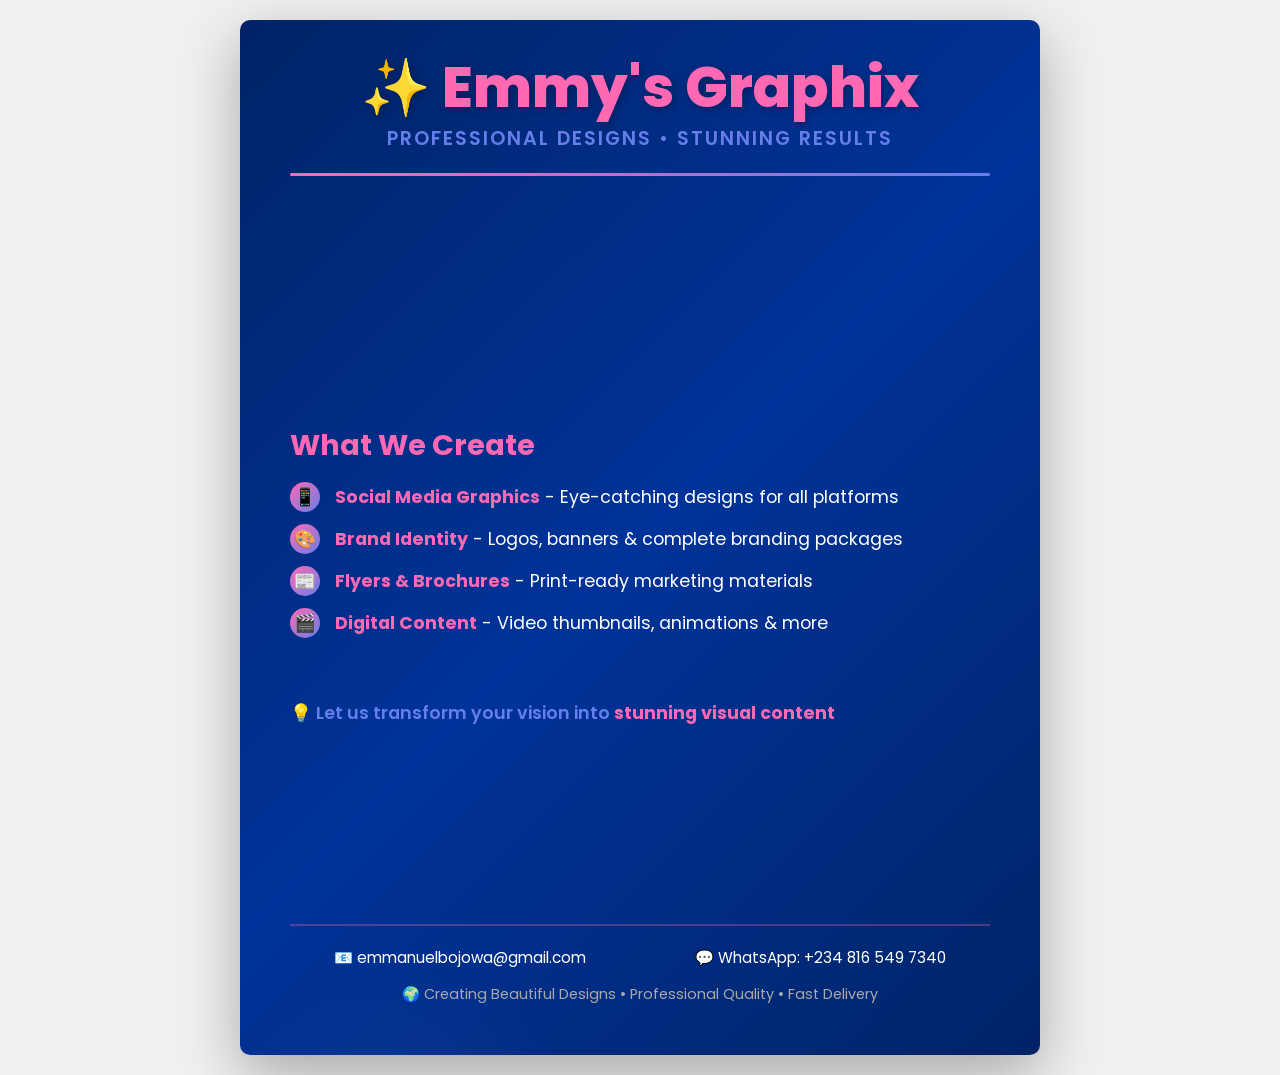
==== flyer1.html @ 4ee98a48 "Create professional Emmy's Graphix branded flyer" ====
<!DOCTYPE html>
<html lang="en">
<head>
    <meta charset="UTF-8">
    <meta name="viewport" content="width=device-width, initial-scale=1.0">
    <title>Emmy's Graphix - Professional Flyer</title>
    <link href="https://fonts.googleapis.com/css2?family=Poppins:wght@300;400;600;700;800&display=swap" rel="stylesheet">
    <style>
        * {
            margin: 0;
            padding: 0;
            box-sizing: border-box;
        }

        body {
            font-family: 'Poppins', sans-serif;
            background: #f0f0f0;
            display: flex;
            justify-content: center;
            align-items: center;
            min-height: 100vh;
            padding: 20px;
        }

        .flyer-container {
            width: 100%;
            max-width: 800px;
            aspect-ratio: 8.5 / 11;
            background: linear-gradient(135deg, #002366 0%, #003399 50%, #002366 100%);
            border-radius: 10px;
            box-shadow: 0 20px 60px rgba(0, 0, 0, 0.3);
            display: flex;
            flex-direction: column;
            overflow: hidden;
            position: relative;
        }

        /* Background Design Elements */
        .flyer-container::before {
            content: '';
            position: absolute;
            top: -50%;
            right: -10%;
            width: 500px;
            height: 500px;
            background: radial-gradient(circle, rgba(255, 105, 180, 0.15) 0%, transparent 70%);
            border-radius: 50%;
        }

        .flyer-container::after {
            content: '';
            position: absolute;
            bottom: -30%;
            left: -5%;
            width: 400px;
            height: 400px;
            background: radial-gradient(circle, rgba(102, 126, 234, 0.15) 0%, transparent 70%);
            border-radius: 50%;
        }

        .content {
            position: relative;
            z-index: 2;
            display: flex;
            flex-direction: column;
            height: 100%;
            padding: 40px 50px;
        }

        /* Header Section */
        .header {
            text-align: center;
            margin-bottom: 30px;
        }

        .logo-text {
            font-size: 3.5rem;
            font-weight: 800;
            color: #ff69b4;
            text-shadow: 2px 2px 8px rgba(0, 0, 0, 0.3);
            margin: 0;
            line-height: 1;
        }

        .tagline {
            font-size: 1.2rem;
            color: #667eea;
            font-weight: 600;
            margin-top: 8px;
            letter-spacing: 2px;
        }

        .divider {
            height: 3px;
            background: linear-gradient(90deg, #ff69b4, #667eea);
            margin: 20px 0;
            border-radius: 2px;
        }

        /* Main Content */
        .main-content {
            flex-grow: 1;
            display: flex;
            flex-direction: column;
            justify-content: center;
            color: white;
        }

        .services {
            margin-bottom: 30px;
        }

        .services-title {
            font-size: 1.8rem;
            color: #ff69b4;
            font-weight: 700;
            margin-bottom: 15px;
        }

        .service-item {
            display: flex;
            align-items: center;
            margin-bottom: 12px;
            font-size: 1.1rem;
        }

        .service-icon {
            width: 30px;
            height: 30px;
            background: linear-gradient(135deg, #ff69b4, #667eea);
            border-radius: 50%;
            display: flex;
            align-items: center;
            justify-content: center;
            margin-right: 15px;
            font-weight: bold;
            color: white;
        }

        .highlight {
            color: #ff69b4;
            font-weight: 700;
        }

        /* Footer Section */
        .footer {
            text-align: center;
            padding-top: 20px;
            border-top: 2px solid rgba(255, 105, 180, 0.3);
        }

        .contact-info {
            display: flex;
            justify-content: space-around;
            flex-wrap: wrap;
            gap: 20px;
            margin-bottom: 15px;
        }

        .contact-item {
            font-size: 0.95rem;
            color: white;
        }

        .contact-label {
            color: #667eea;
            font-weight: 600;
        }

        .cta-button {
            display: inline-block;
            background: linear-gradient(135deg, #ff69b4, #e656a3);
            color: white;
            padding: 10px 25px;
            border-radius: 25px;
            text-decoration: none;
            font-weight: 600;
            margin-top: 10px;
            box-shadow: 0 4px 15px rgba(255, 105, 180, 0.4);
        }

        /* Responsive */
        @media (max-width: 600px) {
            .flyer-container {
                aspect-ratio: 9 / 16;
            }

            .content {
                padding: 25px 30px;
            }

            .logo-text {
                font-size: 2.5rem;
            }

            .tagline {
                font-size: 1rem;
            }

            .services-title {
                font-size: 1.4rem;
            }

            .service-item {
                font-size: 0.95rem;
            }
        }

        /* Print Styles */
        @media print {
            body {
                background: white;
                padding: 0;
            }

            .flyer-container {
                border-radius: 0;
                box-shadow: none;
                max-width: 100%;
                aspect-ratio: auto;
                height: 11in;
                width: 8.5in;
            }
        }
    </style>
</head>
<body>
    <div class="flyer-container">
        <div class="content">
            <!-- Header -->
            <div class="header">
                <h1 class="logo-text">✨ Emmy's Graphix</h1>
                <p class="tagline">PROFESSIONAL DESIGNS • STUNNING RESULTS</p>
                <div class="divider"></div>
            </div>

            <!-- Main Content -->
            <div class="main-content">
                <div class="services">
                    <h2 class="services-title">What We Create</h2>
                    
                    <div class="service-item">
                        <div class="service-icon">📱</div>
                        <span><span class="highlight">Social Media Graphics</span> - Eye-catching designs for all platforms</span>
                    </div>

                    <div class="service-item">
                        <div class="service-icon">🎨</div>
                        <span><span class="highlight">Brand Identity</span> - Logos, banners & complete branding packages</span>
                    </div>

                    <div class="service-item">
                        <div class="service-icon">📰</div>
                        <span><span class="highlight">Flyers & Brochures</span> - Print-ready marketing materials</span>
                    </div>

                    <div class="service-item">
                        <div class="service-icon">🎬</div>
                        <span><span class="highlight">Digital Content</span> - Video thumbnails, animations & more</span>
                    </div>
                </div>

                <p style="font-size: 1.1rem; color: #667eea; font-weight: 600; margin-top: 20px;">
                    💡 Let us transform your vision into <span class="highlight">stunning visual content</span>
                </p>
            </div>

            <!-- Footer -->
            <div class="footer">
                <div class="contact-info">
                    <div class="contact-item">
                        <span class="contact-label">📧</span> emmanuelbojowa@gmail.com
                    </div>
                    <div class="contact-item">
                        <span class="contact-label">💬</span> WhatsApp: +234 816 549 7340
                    </div>
                </div>
                <p style="font-size: 0.9rem; color: #aaa; margin: 10px 0;">
                    🌍 Creating Beautiful Designs • Professional Quality • Fast Delivery
                </p>
            </div>
        </div>
    </div>
</body>
</html>
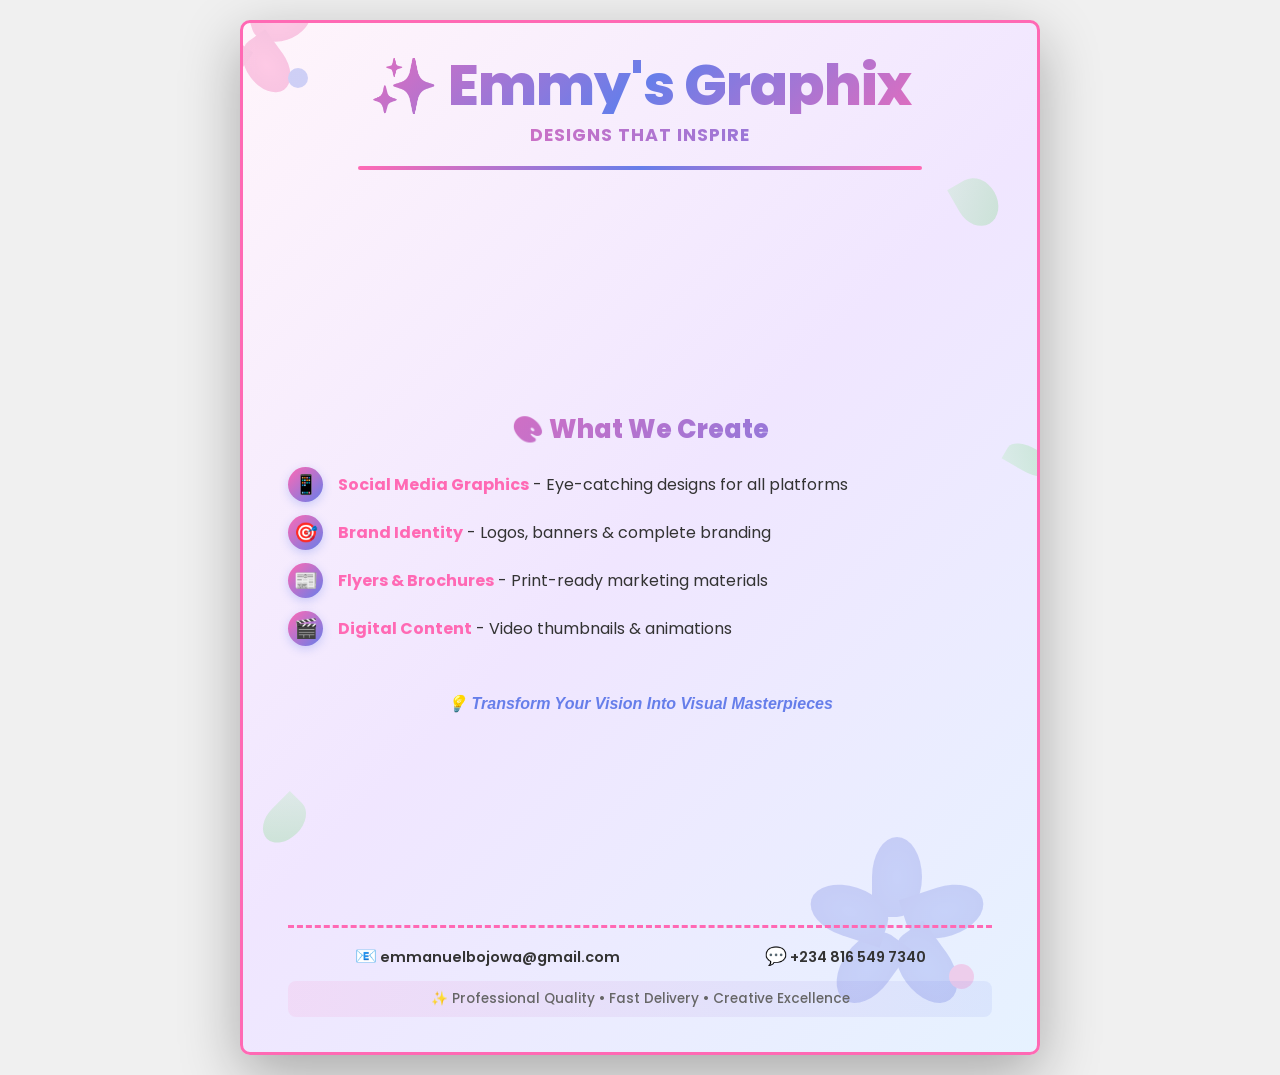
==== commit a502c5a2: "Update Emmy's Graphix flyer with flowered design and enhanced aesthetics" ====
--- a/flyer1.html
+++ b/flyer1.html
@@ -26,75 +26,142 @@
             width: 100%;
             max-width: 800px;
             aspect-ratio: 8.5 / 11;
-            background: linear-gradient(135deg, #002366 0%, #003399 50%, #002366 100%);
+            background: linear-gradient(135deg, #fff5fb 0%, #f0e6ff 50%, #e6f2ff 100%);
             border-radius: 10px;
             box-shadow: 0 20px 60px rgba(0, 0, 0, 0.3);
             display: flex;
             flex-direction: column;
             overflow: hidden;
             position: relative;
-        }
-
-        /* Background Design Elements */
-        .flyer-container::before {
-            content: '';
-            position: absolute;
-            top: -50%;
-            right: -10%;
-            width: 500px;
-            height: 500px;
-            background: radial-gradient(circle, rgba(255, 105, 180, 0.15) 0%, transparent 70%);
+            border: 3px solid #ff69b4;
+        }
+
+        /* Decorative Flowers - Top Left */
+        .flower-top-left {
+            position: absolute;
+            top: -20px;
+            left: -20px;
+            width: 150px;
+            height: 150px;
+            opacity: 0.3;
+            z-index: 1;
+        }
+
+        .petal {
+            position: absolute;
+            width: 40px;
+            height: 60px;
+            background: radial-gradient(ellipse at center, #ff69b4 0%, #e656a3 100%);
+            border-radius: 50% 50% 50% 0;
+        }
+
+        .petal:nth-child(1) { transform: rotate(0deg) translateY(-40px); }
+        .petal:nth-child(2) { transform: rotate(72deg) translateY(-40px); }
+        .petal:nth-child(3) { transform: rotate(144deg) translateY(-40px); }
+        .petal:nth-child(4) { transform: rotate(216deg) translateY(-40px); }
+        .petal:nth-child(5) { transform: rotate(288deg) translateY(-40px); }
+
+        .flower-center {
+            position: absolute;
+            width: 20px;
+            height: 20px;
+            background: #667eea;
             border-radius: 50%;
-        }
-
-        .flyer-container::after {
-            content: '';
-            position: absolute;
-            bottom: -30%;
-            left: -5%;
-            width: 400px;
-            height: 400px;
-            background: radial-gradient(circle, rgba(102, 126, 234, 0.15) 0%, transparent 70%);
-            border-radius: 50%;
-        }
-
+            top: 65px;
+            left: 65px;
+        }
+
+        /* Decorative Flowers - Bottom Right */
+        .flower-bottom-right {
+            position: absolute;
+            bottom: -15px;
+            right: -15px;
+            width: 180px;
+            height: 180px;
+            opacity: 0.25;
+            z-index: 1;
+        }
+
+        .flower-bottom-right .petal {
+            width: 50px;
+            height: 80px;
+            background: radial-gradient(ellipse at center, #667eea 0%, #5a67d8 100%);
+        }
+
+        .flower-bottom-right .petal:nth-child(1) { transform: rotate(0deg) translateY(-50px); }
+        .flower-bottom-right .petal:nth-child(2) { transform: rotate(72deg) translateY(-50px); }
+        .flower-bottom-right .petal:nth-child(3) { transform: rotate(144deg) translateY(-50px); }
+        .flower-bottom-right .petal:nth-child(4) { transform: rotate(216deg) translateY(-50px); }
+        .flower-bottom-right .petal:nth-child(5) { transform: rotate(288deg) translateY(-50px); }
+
+        .flower-bottom-right .flower-center {
+            width: 25px;
+            height: 25px;
+            background: #ff69b4;
+            top: 77px;
+            left: 77px;
+        }
+
+        /* Decorative Leaves */
+        .leaf {
+            position: absolute;
+            width: 30px;
+            height: 50px;
+            background: linear-gradient(135deg, #90EE90, #32CD32);
+            border-radius: 0 50% 50% 50%;
+            opacity: 0.2;
+        }
+
+        .leaf1 { top: 15%; right: 5%; transform: rotate(-30deg); width: 40px; }
+        .leaf2 { bottom: 20%; left: 3%; transform: rotate(45deg); width: 35px; }
+        .leaf3 { top: 40%; right: -5px; transform: rotate(-60deg); width: 25px; }
+
+        /* Content */
         .content {
             position: relative;
             z-index: 2;
             display: flex;
             flex-direction: column;
             height: 100%;
-            padding: 40px 50px;
+            padding: 35px 45px;
         }
 
         /* Header Section */
         .header {
             text-align: center;
-            margin-bottom: 30px;
+            margin-bottom: 25px;
         }
 
         .logo-text {
             font-size: 3.5rem;
             font-weight: 800;
-            color: #ff69b4;
-            text-shadow: 2px 2px 8px rgba(0, 0, 0, 0.3);
+            background: linear-gradient(135deg, #ff69b4, #667eea, #ff69b4);
+            -webkit-background-clip: text;
+            -webkit-text-fill-color: transparent;
+            background-clip: text;
+            text-shadow: none;
             margin: 0;
             line-height: 1;
+            letter-spacing: -1px;
         }
 
         .tagline {
-            font-size: 1.2rem;
-            color: #667eea;
-            font-weight: 600;
+            font-size: 1.1rem;
+            background: linear-gradient(90deg, #ff69b4, #667eea);
+            -webkit-background-clip: text;
+            -webkit-text-fill-color: transparent;
+            background-clip: text;
+            font-weight: 700;
             margin-top: 8px;
-            letter-spacing: 2px;
+            letter-spacing: 1px;
         }
 
         .divider {
-            height: 3px;
-            background: linear-gradient(90deg, #ff69b4, #667eea);
-            margin: 20px 0;
+            height: 4px;
+            background: linear-gradient(90deg, #ff69b4, #667eea, #ff69b4);
+            margin: 18px auto;
             border-radius: 2px;
+            width: 80%;
         }
 
         /* Main Content */
@@ -103,30 +170,34 @@
             display: flex;
             flex-direction: column;
             justify-content: center;
-            color: white;
         }
 
         .services {
-            margin-bottom: 30px;
+            margin-bottom: 20px;
         }
 
         .services-title {
-            font-size: 1.8rem;
-            color: #ff69b4;
-            font-weight: 700;
-            margin-bottom: 15px;
+            font-size: 1.6rem;
+            background: linear-gradient(135deg, #ff69b4, #667eea);
+            -webkit-background-clip: text;
+            -webkit-text-fill-color: transparent;
+            background-clip: text;
+            font-weight: 800;
+            margin-bottom: 18px;
+            text-align: center;
         }
 
         .service-item {
             display: flex;
             align-items: center;
-            margin-bottom: 12px;
-            font-size: 1.1rem;
+            margin-bottom: 13px;
+            font-size: 1rem;
+            color: #333;
         }
 
         .service-icon {
-            width: 30px;
-            height: 30px;
+            width: 35px;
+            height: 35px;
             background: linear-gradient(135deg, #ff69b4, #667eea);
             border-radius: 50%;
             display: flex;
@@ -135,6 +206,9 @@
             margin-right: 15px;
             font-weight: bold;
             color: white;
+            font-size: 1.2rem;
+            box-shadow: 0 3px 10px rgba(102, 126, 234, 0.3);
+            flex-shrink: 0;
         }
 
         .highlight {
@@ -142,41 +216,49 @@
             font-weight: 700;
         }
 
+        .tagline-sub {
+            text-align: center;
+            font-size: 1rem;
+            color: #667eea;
+            font-weight: 600;
+            margin: 15px 0;
+            font-style: italic;
+        }
+
         /* Footer Section */
         .footer {
             text-align: center;
-            padding-top: 20px;
-            border-top: 2px solid rgba(255, 105, 180, 0.3);
+            padding-top: 15px;
+            border-top: 3px dashed #ff69b4;
         }
 
         .contact-info {
             display: flex;
             justify-content: space-around;
             flex-wrap: wrap;
-            gap: 20px;
-            margin-bottom: 15px;
+            gap: 12px;
+            margin-bottom: 12px;
         }
 
         .contact-item {
-            font-size: 0.95rem;
-            color: white;
+            font-size: 0.9rem;
+            color: #333;
+            font-weight: 600;
         }
 
         .contact-label {
-            color: #667eea;
-            font-weight: 600;
-        }
-
-        .cta-button {
-            display: inline-block;
-            background: linear-gradient(135deg, #ff69b4, #e656a3);
-            color: white;
-            padding: 10px 25px;
-            border-radius: 25px;
-            text-decoration: none;
-            font-weight: 600;
-            margin-top: 10px;
-            box-shadow: 0 4px 15px rgba(255, 105, 180, 0.4);
+            color: #ff69b4;
+            font-size: 1.1rem;
+        }
+
+        .footer-text {
+            font-size: 0.85rem;
+            color: #666;
+            font-weight: 500;
+            background: linear-gradient(90deg, rgba(255, 105, 180, 0.1), rgba(102, 126, 234, 0.1));
+            padding: 8px;
+            border-radius: 8px;
+            margin-top: 8px;
         }
 
         /* Responsive */
@@ -186,7 +268,7 @@
             }
 
             .content {
-                padding: 25px 30px;
+                padding: 20px 25px;
             }
 
             .logo-text {
@@ -194,50 +276,62 @@
             }
 
             .tagline {
-                font-size: 1rem;
+                font-size: 0.95rem;
             }
 
             .services-title {
-                font-size: 1.4rem;
+                font-size: 1.3rem;
             }
 
             .service-item {
-                font-size: 0.95rem;
-            }
-        }
-
-        /* Print Styles */
-        @media print {
-            body {
-                background: white;
-                padding: 0;
-            }
-
-            .flyer-container {
-                border-radius: 0;
-                box-shadow: none;
-                max-width: 100%;
-                aspect-ratio: auto;
-                height: 11in;
-                width: 8.5in;
+                font-size: 0.9rem;
+            }
+
+            .flower-top-left, .flower-bottom-right {
+                opacity: 0.15;
             }
         }
     </style>
 </head>
 <body>
     <div class="flyer-container">
+        <!-- Decorative Flowers -->
+        <div class="flower-top-left">
+            <div class="petal"></div>
+            <div class="petal"></div>
+            <div class="petal"></div>
+            <div class="petal"></div>
+            <div class="petal"></div>
+            <div class="flower-center"></div>
+        </div>
+
+        <div class="flower-bottom-right">
+            <div class="petal"></div>
+            <div class="petal"></div>
+            <div class="petal"></div>
+            <div class="petal"></div>
+            <div class="petal"></div>
+            <div class="flower-center"></div>
+        </div>
+
+        <!-- Decorative Leaves -->
+        <div class="leaf leaf1"></div>
+        <div class="leaf leaf2"></div>
+        <div class="leaf leaf3"></div>
+
+        <!-- Main Content -->
         <div class="content">
             <!-- Header -->
             <div class="header">
                 <h1 class="logo-text">✨ Emmy's Graphix</h1>
-                <p class="tagline">PROFESSIONAL DESIGNS • STUNNING RESULTS</p>
+                <p class="tagline">DESIGNS THAT INSPIRE</p>
                 <div class="divider"></div>
             </div>
 
             <!-- Main Content -->
             <div class="main-content">
                 <div class="services">
-                    <h2 class="services-title">What We Create</h2>
+                    <h2 class="services-title">🎨 What We Create</h2>
                     
                     <div class="service-item">
                         <div class="service-icon">📱</div>
@@ -245,8 +339,8 @@
                     </div>
 
                     <div class="service-item">
-                        <div class="service-icon">🎨</div>
-                        <span><span class="highlight">Brand Identity</span> - Logos, banners & complete branding packages</span>
+                        <div class="service-icon">🎯</div>
+                        <span><span class="highlight">Brand Identity</span> - Logos, banners & complete branding</span>
                     </div>
 
                     <div class="service-item">
@@ -256,13 +350,11 @@
 
                     <div class="service-item">
                         <div class="service-icon">🎬</div>
-                        <span><span class="highlight">Digital Content</span> - Video thumbnails, animations & more</span>
+                        <span><span class="highlight">Digital Content</span> - Video thumbnails & animations</span>
                     </div>
                 </div>
 
-                <p style="font-size: 1.1rem; color: #667eea; font-weight: 600; margin-top: 20px;">
-                    💡 Let us transform your vision into <span class="highlight">stunning visual content</span>
-                </p>
+                <p class="tagline-sub">💡 Transform Your Vision Into Visual Masterpieces</p>
             </div>
 
             <!-- Footer -->
@@ -272,11 +364,11 @@
                         <span class="contact-label">📧</span> emmanuelbojowa@gmail.com
                     </div>
                     <div class="contact-item">
-                        <span class="contact-label">💬</span> WhatsApp: +234 816 549 7340
+                        <span class="contact-label">💬</span> +234 816 549 7340
                     </div>
                 </div>
-                <p style="font-size: 0.9rem; color: #aaa; margin: 10px 0;">
-                    🌍 Creating Beautiful Designs • Professional Quality • Fast Delivery
+                <p class="footer-text">
+                    ✨ Professional Quality • Fast Delivery • Creative Excellence
                 </p>
             </div>
         </div>
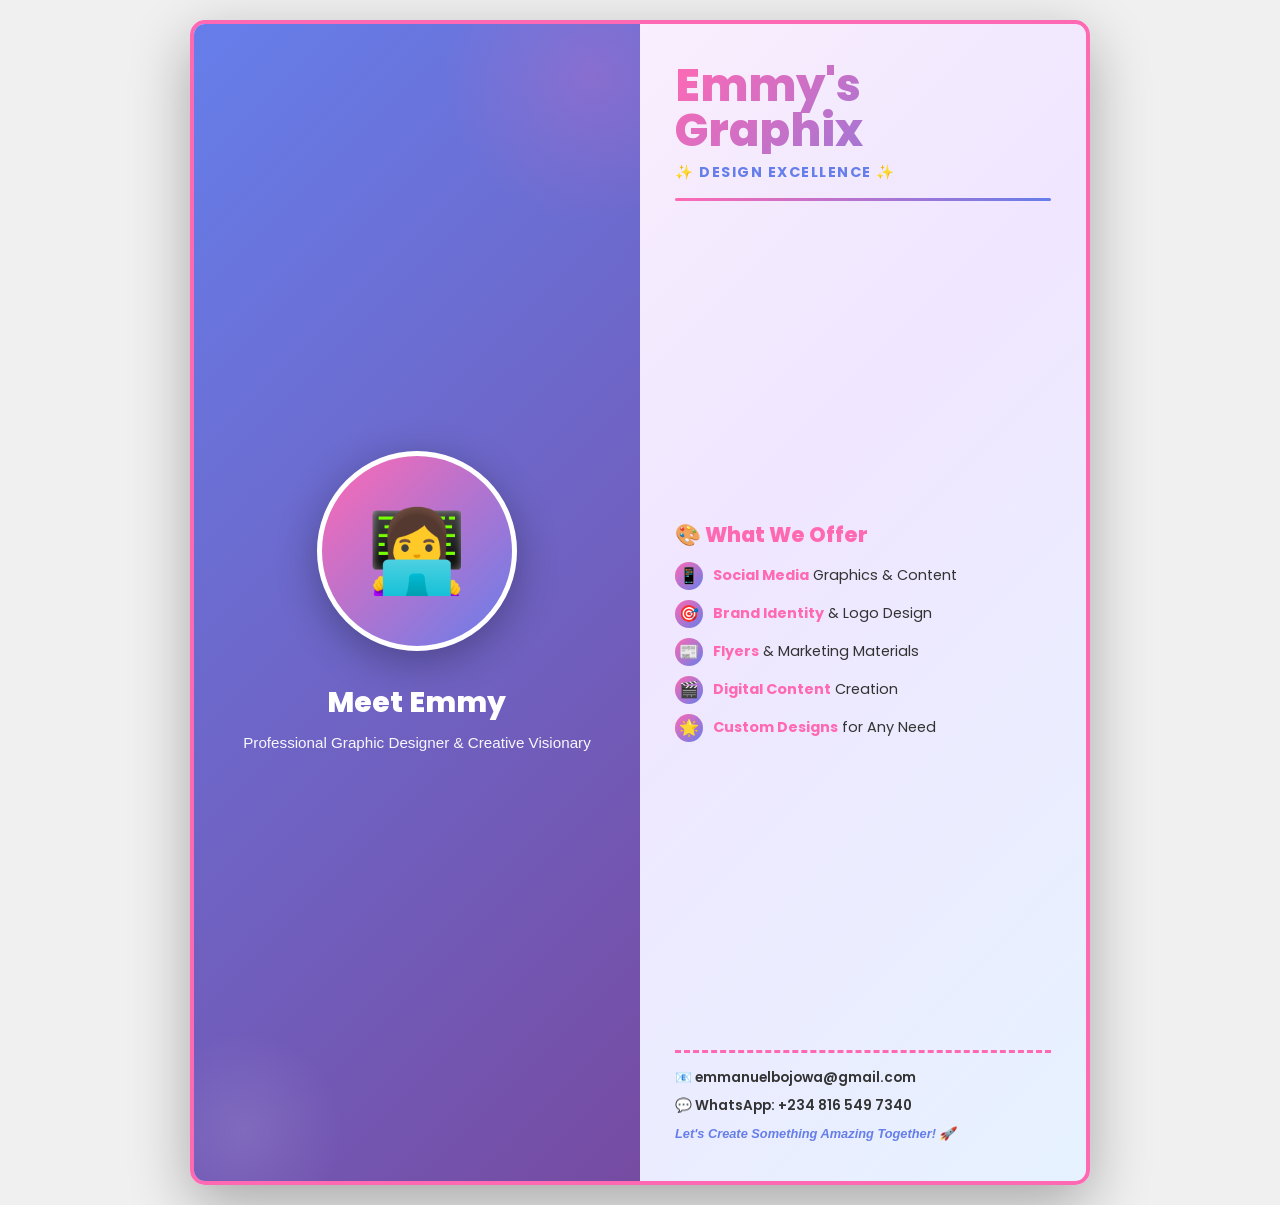
==== commit 16fc50d0: "Create detailed professional Emmy's Graphix flyer with designer illustration" ====
--- a/flyer1.html
+++ b/flyer1.html
@@ -24,190 +24,169 @@
 
         .flyer-container {
             width: 100%;
-            max-width: 800px;
+            max-width: 900px;
             aspect-ratio: 8.5 / 11;
             background: linear-gradient(135deg, #fff5fb 0%, #f0e6ff 50%, #e6f2ff 100%);
-            border-radius: 10px;
+            border-radius: 15px;
             box-shadow: 0 20px 60px rgba(0, 0, 0, 0.3);
-            display: flex;
-            flex-direction: column;
+            display: grid;
+            grid-template-columns: 1fr 1fr;
             overflow: hidden;
             position: relative;
-            border: 3px solid #ff69b4;
-        }
-
-        /* Decorative Flowers - Top Left */
-        .flower-top-left {
-            position: absolute;
-            top: -20px;
-            left: -20px;
-            width: 150px;
-            height: 150px;
-            opacity: 0.3;
-            z-index: 1;
-        }
-
-        .petal {
-            position: absolute;
-            width: 40px;
-            height: 60px;
-            background: radial-gradient(ellipse at center, #ff69b4 0%, #e656a3 100%);
-            border-radius: 50% 50% 50% 0;
-        }
-
-        .petal:nth-child(1) { transform: rotate(0deg) translateY(-40px); }
-        .petal:nth-child(2) { transform: rotate(72deg) translateY(-40px); }
-        .petal:nth-child(3) { transform: rotate(144deg) translateY(-40px); }
-        .petal:nth-child(4) { transform: rotate(216deg) translateY(-40px); }
-        .petal:nth-child(5) { transform: rotate(288deg) translateY(-40px); }
-
-        .flower-center {
-            position: absolute;
-            width: 20px;
-            height: 20px;
-            background: #667eea;
-            border-radius: 50%;
-            top: 65px;
-            left: 65px;
-        }
-
-        /* Decorative Flowers - Bottom Right */
-        .flower-bottom-right {
-            position: absolute;
-            bottom: -15px;
-            right: -15px;
-            width: 180px;
-            height: 180px;
-            opacity: 0.25;
-            z-index: 1;
-        }
-
-        .flower-bottom-right .petal {
-            width: 50px;
-            height: 80px;
-            background: radial-gradient(ellipse at center, #667eea 0%, #5a67d8 100%);
-        }
-
-        .flower-bottom-right .petal:nth-child(1) { transform: rotate(0deg) translateY(-50px); }
-        .flower-bottom-right .petal:nth-child(2) { transform: rotate(72deg) translateY(-50px); }
-        .flower-bottom-right .petal:nth-child(3) { transform: rotate(144deg) translateY(-50px); }
-        .flower-bottom-right .petal:nth-child(4) { transform: rotate(216deg) translateY(-50px); }
-        .flower-bottom-right .petal:nth-child(5) { transform: rotate(288deg) translateY(-50px); }
-
-        .flower-bottom-right .flower-center {
-            width: 25px;
-            height: 25px;
-            background: #ff69b4;
-            top: 77px;
-            left: 77px;
-        }
-
-        /* Decorative Leaves */
-        .leaf {
-            position: absolute;
-            width: 30px;
-            height: 50px;
-            background: linear-gradient(135deg, #90EE90, #32CD32);
-            border-radius: 0 50% 50% 50%;
-            opacity: 0.2;
-        }
-
-        .leaf1 { top: 15%; right: 5%; transform: rotate(-30deg); width: 40px; }
-        .leaf2 { bottom: 20%; left: 3%; transform: rotate(45deg); width: 35px; }
-        .leaf3 { top: 40%; right: -5px; transform: rotate(-60deg); width: 25px; }
-
-        /* Content */
-        .content {
-            position: relative;
-            z-index: 2;
-            display: flex;
-            flex-direction: column;
-            height: 100%;
-            padding: 35px 45px;
-        }
-
-        /* Header Section */
-        .header {
-            text-align: center;
-            margin-bottom: 25px;
-        }
-
-        .logo-text {
-            font-size: 3.5rem;
-            font-weight: 800;
-            background: linear-gradient(135deg, #ff69b4, #667eea, #ff69b4);
-            -webkit-background-clip: text;
-            -webkit-text-fill-color: transparent;
-            background-clip: text;
-            text-shadow: none;
-            margin: 0;
-            line-height: 1;
-            letter-spacing: -1px;
-        }
-
-        .tagline {
-            font-size: 1.1rem;
-            background: linear-gradient(90deg, #ff69b4, #667eea);
-            -webkit-background-clip: text;
-            -webkit-text-fill-color: transparent;
-            background-clip: text;
-            font-weight: 700;
-            margin-top: 8px;
-            letter-spacing: 1px;
-        }
-
-        .divider {
-            height: 4px;
-            background: linear-gradient(90deg, #ff69b4, #667eea, #ff69b4);
-            margin: 18px auto;
-            border-radius: 2px;
-            width: 80%;
-        }
-
-        /* Main Content */
-        .main-content {
-            flex-grow: 1;
+            border: 4px solid #ff69b4;
+        }
+
+        /* Left Side - Designer Illustration */
+        .designer-section {
+            background: linear-gradient(135deg, #667eea 0%, #764ba2 100%);
             display: flex;
             flex-direction: column;
             justify-content: center;
-        }
-
-        .services {
-            margin-bottom: 20px;
-        }
-
-        .services-title {
-            font-size: 1.6rem;
+            align-items: center;
+            padding: 40px 30px;
+            position: relative;
+            overflow: hidden;
+        }
+
+        /* Decorative background elements */
+        .designer-section::before {
+            content: '';
+            position: absolute;
+            width: 300px;
+            height: 300px;
+            background: radial-gradient(circle, rgba(255, 105, 180, 0.2) 0%, transparent 70%);
+            border-radius: 50%;
+            top: -100px;
+            right: -100px;
+        }
+
+        .designer-section::after {
+            content: '';
+            position: absolute;
+            width: 200px;
+            height: 200px;
+            background: radial-gradient(circle, rgba(255, 255, 255, 0.1) 0%, transparent 70%);
+            border-radius: 50%;
+            bottom: -50px;
+            left: -50px;
+        }
+
+        /* Designer Avatar */
+        .designer-avatar {
+            position: relative;
+            z-index: 2;
+            margin-bottom: 30px;
+        }
+
+        .avatar-circle {
+            width: 200px;
+            height: 200px;
+            background: linear-gradient(135deg, #ff69b4, #667eea);
+            border-radius: 50%;
+            display: flex;
+            align-items: center;
+            justify-content: center;
+            box-shadow: 0 10px 40px rgba(0, 0, 0, 0.3);
+            border: 5px solid white;
+        }
+
+        .avatar-content {
+            font-size: 80px;
+            text-align: center;
+        }
+
+        .designer-text {
+            position: relative;
+            z-index: 2;
+            text-align: center;
+            color: white;
+        }
+
+        .designer-text h3 {
+            font-size: 1.8rem;
+            font-weight: 800;
+            margin-bottom: 8px;
+        }
+
+        .designer-text p {
+            font-size: 0.95rem;
+            font-weight: 300;
+            opacity: 0.95;
+            line-height: 1.4;
+        }
+
+        /* Right Side - Content */
+        .content-section {
+            padding: 40px 35px;
+            display: flex;
+            flex-direction: column;
+            justify-content: space-between;
+            position: relative;
+            z-index: 2;
+        }
+
+        /* Header */
+        .header {
+            margin-bottom: 25px;
+        }
+
+        .logo-text {
+            font-size: 2.8rem;
+            font-weight: 800;
             background: linear-gradient(135deg, #ff69b4, #667eea);
             -webkit-background-clip: text;
             -webkit-text-fill-color: transparent;
             background-clip: text;
+            margin: 0;
+            line-height: 1;
+        }
+
+        .tagline {
+            font-size: 0.9rem;
+            color: #667eea;
+            font-weight: 700;
+            letter-spacing: 1.5px;
+            margin-top: 8px;
+        }
+
+        .divider {
+            height: 3px;
+            background: linear-gradient(90deg, #ff69b4, #667eea);
+            margin: 15px 0;
+            border-radius: 2px;
+        }
+
+        /* Services */
+        .services {
+            margin-bottom: 20px;
+        }
+
+        .services-title {
+            font-size: 1.3rem;
+            color: #ff69b4;
             font-weight: 800;
-            margin-bottom: 18px;
-            text-align: center;
+            margin-bottom: 12px;
         }
 
         .service-item {
             display: flex;
             align-items: center;
-            margin-bottom: 13px;
-            font-size: 1rem;
+            margin-bottom: 10px;
+            font-size: 0.9rem;
             color: #333;
         }
 
         .service-icon {
-            width: 35px;
-            height: 35px;
+            width: 28px;
+            height: 28px;
             background: linear-gradient(135deg, #ff69b4, #667eea);
             border-radius: 50%;
             display: flex;
             align-items: center;
             justify-content: center;
-            margin-right: 15px;
-            font-weight: bold;
+            margin-right: 10px;
+            font-size: 1rem;
             color: white;
-            font-size: 1.2rem;
-            box-shadow: 0 3px 10px rgba(102, 126, 234, 0.3);
             flex-shrink: 0;
         }
 
@@ -216,160 +195,148 @@
             font-weight: 700;
         }
 
-        .tagline-sub {
-            text-align: center;
-            font-size: 1rem;
+        /* Footer */
+        .footer {
+            border-top: 3px dashed #ff69b4;
+            padding-top: 15px;
+        }
+
+        .contact-item {
+            font-size: 0.85rem;
+            color: #333;
+            margin-bottom: 8px;
+            font-weight: 600;
+        }
+
+        .contact-label {
+            color: #ff69b4;
+            font-weight: 800;
+        }
+
+        .cta-text {
+            font-size: 0.8rem;
             color: #667eea;
             font-weight: 600;
-            margin: 15px 0;
+            margin-top: 10px;
             font-style: italic;
         }
 
-        /* Footer Section */
-        .footer {
-            text-align: center;
-            padding-top: 15px;
-            border-top: 3px dashed #ff69b4;
-        }
-
-        .contact-info {
-            display: flex;
-            justify-content: space-around;
-            flex-wrap: wrap;
-            gap: 12px;
-            margin-bottom: 12px;
-        }
-
-        .contact-item {
-            font-size: 0.9rem;
-            color: #333;
-            font-weight: 600;
-        }
-
-        .contact-label {
-            color: #ff69b4;
-            font-size: 1.1rem;
-        }
-
-        .footer-text {
-            font-size: 0.85rem;
-            color: #666;
-            font-weight: 500;
-            background: linear-gradient(90deg, rgba(255, 105, 180, 0.1), rgba(102, 126, 234, 0.1));
-            padding: 8px;
-            border-radius: 8px;
-            margin-top: 8px;
-        }
-
         /* Responsive */
-        @media (max-width: 600px) {
+        @media (max-width: 768px) {
             .flyer-container {
+                grid-template-columns: 1fr;
                 aspect-ratio: 9 / 16;
             }
 
-            .content {
-                padding: 20px 25px;
+            .designer-section {
+                padding: 30px 20px;
+                order: -1;
+            }
+
+            .avatar-circle {
+                width: 150px;
+                height: 150px;
+            }
+
+            .avatar-content {
+                font-size: 60px;
+            }
+
+            .designer-text h3 {
+                font-size: 1.4rem;
+            }
+
+            .content-section {
+                padding: 30px 25px;
             }
 
             .logo-text {
-                font-size: 2.5rem;
-            }
-
-            .tagline {
-                font-size: 0.95rem;
+                font-size: 2rem;
             }
 
             .services-title {
-                font-size: 1.3rem;
+                font-size: 1.1rem;
             }
 
             .service-item {
-                font-size: 0.9rem;
-            }
-
-            .flower-top-left, .flower-bottom-right {
-                opacity: 0.15;
-            }
+                font-size: 0.8rem;
+            }
+        }
+
+        /* Animations */
+        @keyframes pulse {
+            0%, 100% { opacity: 1; }
+            50% { opacity: 0.8; }
+        }
+
+        .avatar-circle {
+            animation: pulse 3s ease-in-out infinite;
         }
     </style>
 </head>
 <body>
     <div class="flyer-container">
-        <!-- Decorative Flowers -->
-        <div class="flower-top-left">
-            <div class="petal"></div>
-            <div class="petal"></div>
-            <div class="petal"></div>
-            <div class="petal"></div>
-            <div class="petal"></div>
-            <div class="flower-center"></div>
+        <!-- Left: Designer Section -->
+        <div class="designer-section">
+            <div class="designer-avatar">
+                <div class="avatar-circle">
+                    <div class="avatar-content">👩‍💻</div>
+                </div>
+            </div>
+            <div class="designer-text">
+                <h3>Meet Emmy</h3>
+                <p>Professional Graphic Designer & Creative Visionary</p>
+            </div>
         </div>
 
-        <div class="flower-bottom-right">
-            <div class="petal"></div>
-            <div class="petal"></div>
-            <div class="petal"></div>
-            <div class="petal"></div>
-            <div class="petal"></div>
-            <div class="flower-center"></div>
-        </div>
-
-        <!-- Decorative Leaves -->
-        <div class="leaf leaf1"></div>
-        <div class="leaf leaf2"></div>
-        <div class="leaf leaf3"></div>
-
-        <!-- Main Content -->
-        <div class="content">
+        <!-- Right: Content Section -->
+        <div class="content-section">
             <!-- Header -->
             <div class="header">
-                <h1 class="logo-text">✨ Emmy's Graphix</h1>
-                <p class="tagline">DESIGNS THAT INSPIRE</p>
+                <h1 class="logo-text">Emmy's Graphix</h1>
+                <p class="tagline">✨ DESIGN EXCELLENCE ✨</p>
                 <div class="divider"></div>
             </div>
 
-            <!-- Main Content -->
-            <div class="main-content">
-                <div class="services">
-                    <h2 class="services-title">🎨 What We Create</h2>
-                    
-                    <div class="service-item">
-                        <div class="service-icon">📱</div>
-                        <span><span class="highlight">Social Media Graphics</span> - Eye-catching designs for all platforms</span>
-                    </div>
-
-                    <div class="service-item">
-                        <div class="service-icon">🎯</div>
-                        <span><span class="highlight">Brand Identity</span> - Logos, banners & complete branding</span>
-                    </div>
-
-                    <div class="service-item">
-                        <div class="service-icon">📰</div>
-                        <span><span class="highlight">Flyers & Brochures</span> - Print-ready marketing materials</span>
-                    </div>
-
-                    <div class="service-item">
-                        <div class="service-icon">🎬</div>
-                        <span><span class="highlight">Digital Content</span> - Video thumbnails & animations</span>
-                    </div>
-                </div>
-
-                <p class="tagline-sub">💡 Transform Your Vision Into Visual Masterpieces</p>
+            <!-- Services -->
+            <div class="services">
+                <h3 class="services-title">🎨 What We Offer</h3>
+
+                <div class="service-item">
+                    <div class="service-icon">📱</div>
+                    <span><span class="highlight">Social Media</span> Graphics & Content</span>
+                </div>
+
+                <div class="service-item">
+                    <div class="service-icon">🎯</div>
+                    <span><span class="highlight">Brand Identity</span> & Logo Design</span>
+                </div>
+
+                <div class="service-item">
+                    <div class="service-icon">📰</div>
+                    <span><span class="highlight">Flyers</span> & Marketing Materials</span>
+                </div>
+
+                <div class="service-item">
+                    <div class="service-icon">🎬</div>
+                    <span><span class="highlight">Digital Content</span> Creation</span>
+                </div>
+
+                <div class="service-item">
+                    <div class="service-icon">🌟</div>
+                    <span><span class="highlight">Custom Designs</span> for Any Need</span>
+                </div>
             </div>
 
             <!-- Footer -->
             <div class="footer">
-                <div class="contact-info">
-                    <div class="contact-item">
-                        <span class="contact-label">📧</span> emmanuelbojowa@gmail.com
-                    </div>
-                    <div class="contact-item">
-                        <span class="contact-label">💬</span> +234 816 549 7340
-                    </div>
-                </div>
-                <p class="footer-text">
-                    ✨ Professional Quality • Fast Delivery • Creative Excellence
-                </p>
+                <div class="contact-item">
+                    <span class="contact-label">📧</span> emmanuelbojowa@gmail.com
+                </div>
+                <div class="contact-item">
+                    <span class="contact-label">💬</span> WhatsApp: +234 816 549 7340
+                </div>
+                <p class="cta-text">Let's Create Something Amazing Together! 🚀</p>
             </div>
         </div>
     </div>
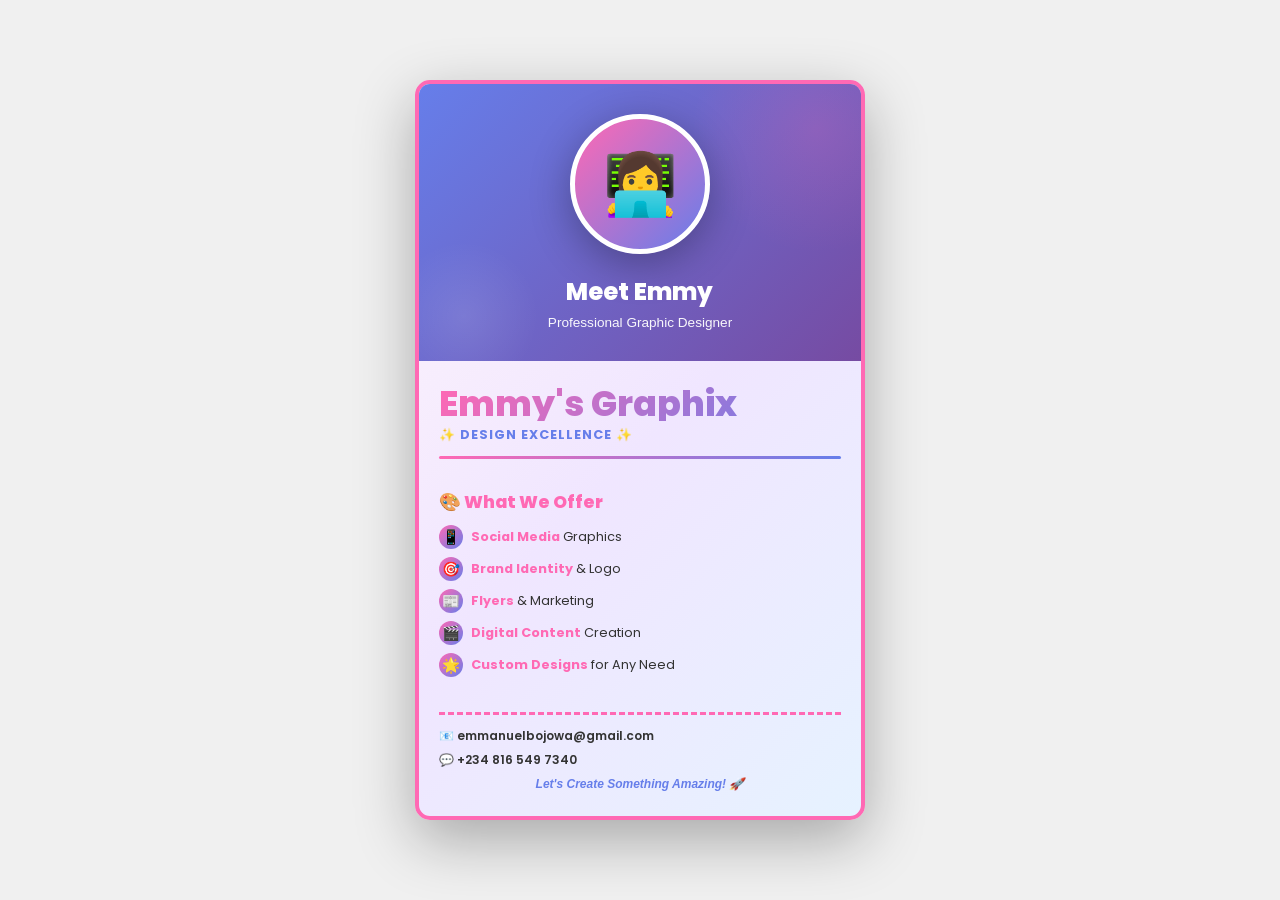
==== commit 777d529c: "Optimize Emmy's Graphix flyer for mobile phone size" ====
--- a/flyer1.html
+++ b/flyer1.html
@@ -19,31 +19,30 @@
             justify-content: center;
             align-items: center;
             min-height: 100vh;
-            padding: 20px;
+            padding: 10px;
         }
 
         .flyer-container {
             width: 100%;
-            max-width: 900px;
-            aspect-ratio: 8.5 / 11;
+            max-width: 450px;
             background: linear-gradient(135deg, #fff5fb 0%, #f0e6ff 50%, #e6f2ff 100%);
             border-radius: 15px;
             box-shadow: 0 20px 60px rgba(0, 0, 0, 0.3);
-            display: grid;
-            grid-template-columns: 1fr 1fr;
+            display: flex;
+            flex-direction: column;
             overflow: hidden;
             position: relative;
             border: 4px solid #ff69b4;
         }
 
-        /* Left Side - Designer Illustration */
+        /* Designer Section */
         .designer-section {
             background: linear-gradient(135deg, #667eea 0%, #764ba2 100%);
             display: flex;
             flex-direction: column;
             justify-content: center;
             align-items: center;
-            padding: 40px 30px;
+            padding: 30px 25px;
             position: relative;
             overflow: hidden;
         }
@@ -52,35 +51,35 @@
         .designer-section::before {
             content: '';
             position: absolute;
-            width: 300px;
-            height: 300px;
+            width: 250px;
+            height: 250px;
             background: radial-gradient(circle, rgba(255, 105, 180, 0.2) 0%, transparent 70%);
             border-radius: 50%;
-            top: -100px;
-            right: -100px;
+            top: -80px;
+            right: -80px;
         }
 
         .designer-section::after {
             content: '';
             position: absolute;
-            width: 200px;
-            height: 200px;
+            width: 150px;
+            height: 150px;
             background: radial-gradient(circle, rgba(255, 255, 255, 0.1) 0%, transparent 70%);
             border-radius: 50%;
-            bottom: -50px;
-            left: -50px;
+            bottom: -30px;
+            left: -30px;
         }
 
         /* Designer Avatar */
         .designer-avatar {
             position: relative;
             z-index: 2;
-            margin-bottom: 30px;
+            margin-bottom: 20px;
         }
 
         .avatar-circle {
-            width: 200px;
-            height: 200px;
+            width: 140px;
+            height: 140px;
             background: linear-gradient(135deg, #ff69b4, #667eea);
             border-radius: 50%;
             display: flex;
@@ -91,7 +90,7 @@
         }
 
         .avatar-content {
-            font-size: 80px;
+            font-size: 60px;
             text-align: center;
         }
 
@@ -103,35 +102,34 @@
         }
 
         .designer-text h3 {
-            font-size: 1.8rem;
+            font-size: 1.5rem;
             font-weight: 800;
-            margin-bottom: 8px;
+            margin-bottom: 5px;
         }
 
         .designer-text p {
-            font-size: 0.95rem;
+            font-size: 0.85rem;
             font-weight: 300;
             opacity: 0.95;
-            line-height: 1.4;
-        }
-
-        /* Right Side - Content */
+            line-height: 1.3;
+        }
+
+        /* Content Section */
         .content-section {
-            padding: 40px 35px;
+            padding: 25px 20px;
             display: flex;
             flex-direction: column;
-            justify-content: space-between;
             position: relative;
             z-index: 2;
         }
 
         /* Header */
         .header {
-            margin-bottom: 25px;
+            margin-bottom: 18px;
         }
 
         .logo-text {
-            font-size: 2.8rem;
+            font-size: 2.2rem;
             font-weight: 800;
             background: linear-gradient(135deg, #ff69b4, #667eea);
             -webkit-background-clip: text;
@@ -142,50 +140,50 @@
         }
 
         .tagline {
-            font-size: 0.9rem;
+            font-size: 0.8rem;
             color: #667eea;
             font-weight: 700;
-            letter-spacing: 1.5px;
-            margin-top: 8px;
+            letter-spacing: 1px;
+            margin-top: 5px;
         }
 
         .divider {
             height: 3px;
             background: linear-gradient(90deg, #ff69b4, #667eea);
-            margin: 15px 0;
+            margin: 12px 0;
             border-radius: 2px;
         }
 
         /* Services */
         .services {
-            margin-bottom: 20px;
+            margin-bottom: 15px;
         }
 
         .services-title {
-            font-size: 1.3rem;
+            font-size: 1.1rem;
             color: #ff69b4;
             font-weight: 800;
-            margin-bottom: 12px;
+            margin-bottom: 10px;
         }
 
         .service-item {
             display: flex;
             align-items: center;
-            margin-bottom: 10px;
-            font-size: 0.9rem;
+            margin-bottom: 8px;
+            font-size: 0.8rem;
             color: #333;
         }
 
         .service-icon {
-            width: 28px;
-            height: 28px;
+            width: 24px;
+            height: 24px;
             background: linear-gradient(135deg, #ff69b4, #667eea);
             border-radius: 50%;
             display: flex;
             align-items: center;
             justify-content: center;
-            margin-right: 10px;
-            font-size: 1rem;
+            margin-right: 8px;
+            font-size: 0.9rem;
             color: white;
             flex-shrink: 0;
         }
@@ -198,13 +196,14 @@
         /* Footer */
         .footer {
             border-top: 3px dashed #ff69b4;
-            padding-top: 15px;
+            padding-top: 12px;
+            margin-top: 12px;
         }
 
         .contact-item {
-            font-size: 0.85rem;
+            font-size: 0.75rem;
             color: #333;
-            margin-bottom: 8px;
+            margin-bottom: 6px;
             font-weight: 600;
         }
 
@@ -214,59 +213,18 @@
         }
 
         .cta-text {
-            font-size: 0.8rem;
+            font-size: 0.75rem;
             color: #667eea;
             font-weight: 600;
-            margin-top: 10px;
+            margin-top: 8px;
             font-style: italic;
-        }
-
-        /* Responsive */
-        @media (max-width: 768px) {
-            .flyer-container {
-                grid-template-columns: 1fr;
-                aspect-ratio: 9 / 16;
-            }
-
-            .designer-section {
-                padding: 30px 20px;
-                order: -1;
-            }
-
-            .avatar-circle {
-                width: 150px;
-                height: 150px;
-            }
-
-            .avatar-content {
-                font-size: 60px;
-            }
-
-            .designer-text h3 {
-                font-size: 1.4rem;
-            }
-
-            .content-section {
-                padding: 30px 25px;
-            }
-
-            .logo-text {
-                font-size: 2rem;
-            }
-
-            .services-title {
-                font-size: 1.1rem;
-            }
-
-            .service-item {
-                font-size: 0.8rem;
-            }
+            text-align: center;
         }
 
         /* Animations */
         @keyframes pulse {
             0%, 100% { opacity: 1; }
-            50% { opacity: 0.8; }
+            50% { opacity: 0.85; }
         }
 
         .avatar-circle {
@@ -276,7 +234,7 @@
 </head>
 <body>
     <div class="flyer-container">
-        <!-- Left: Designer Section -->
+        <!-- Designer Section -->
         <div class="designer-section">
             <div class="designer-avatar">
                 <div class="avatar-circle">
@@ -285,11 +243,11 @@
             </div>
             <div class="designer-text">
                 <h3>Meet Emmy</h3>
-                <p>Professional Graphic Designer & Creative Visionary</p>
+                <p>Professional Graphic Designer</p>
             </div>
         </div>
 
-        <!-- Right: Content Section -->
+        <!-- Content Section -->
         <div class="content-section">
             <!-- Header -->
             <div class="header">
@@ -304,17 +262,17 @@
 
                 <div class="service-item">
                     <div class="service-icon">📱</div>
-                    <span><span class="highlight">Social Media</span> Graphics & Content</span>
+                    <span><span class="highlight">Social Media</span> Graphics</span>
                 </div>
 
                 <div class="service-item">
                     <div class="service-icon">🎯</div>
-                    <span><span class="highlight">Brand Identity</span> & Logo Design</span>
+                    <span><span class="highlight">Brand Identity</span> & Logo</span>
                 </div>
 
                 <div class="service-item">
                     <div class="service-icon">📰</div>
-                    <span><span class="highlight">Flyers</span> & Marketing Materials</span>
+                    <span><span class="highlight">Flyers</span> & Marketing</span>
                 </div>
 
                 <div class="service-item">
@@ -334,9 +292,9 @@
                     <span class="contact-label">📧</span> emmanuelbojowa@gmail.com
                 </div>
                 <div class="contact-item">
-                    <span class="contact-label">💬</span> WhatsApp: +234 816 549 7340
-                </div>
-                <p class="cta-text">Let's Create Something Amazing Together! 🚀</p>
+                    <span class="contact-label">💬</span> +234 816 549 7340
+                </div>
+                <p class="cta-text">Let's Create Something Amazing! 🚀</p>
             </div>
         </div>
     </div>
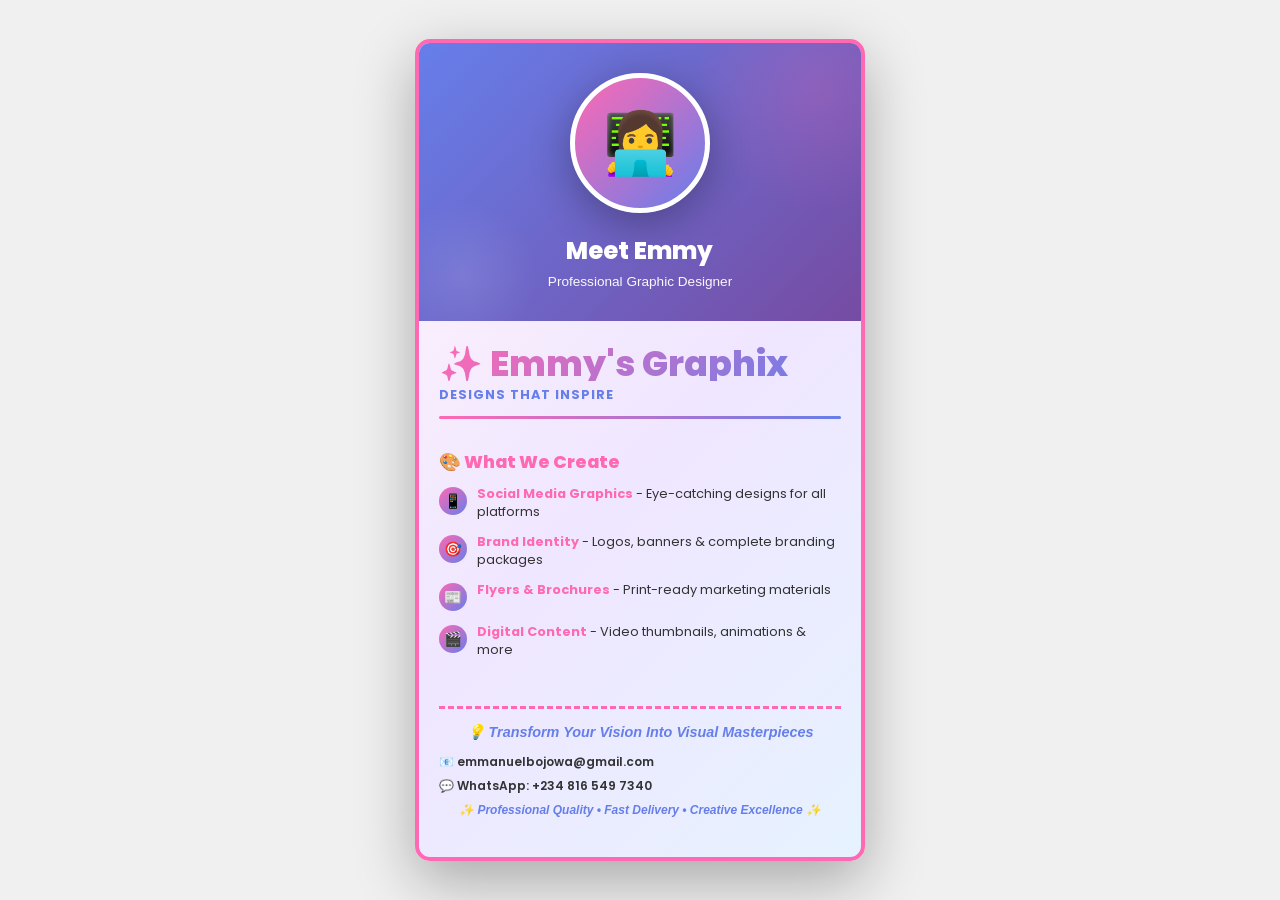
==== commit c0bf6b41: "Fix flyer1.html - Display all content fully visible with proper scrolling" ====
--- a/flyer1.html
+++ b/flyer1.html
@@ -12,14 +12,19 @@
             box-sizing: border-box;
         }
 
-        body {
+        html, body {
             font-family: 'Poppins', sans-serif;
             background: #f0f0f0;
+            height: 100%;
+            width: 100%;
+        }
+
+        body {
             display: flex;
             justify-content: center;
             align-items: center;
             min-height: 100vh;
-            padding: 10px;
+            padding: 15px;
         }
 
         .flyer-container {
@@ -30,9 +35,10 @@
             box-shadow: 0 20px 60px rgba(0, 0, 0, 0.3);
             display: flex;
             flex-direction: column;
-            overflow: hidden;
+            overflow-y: auto;
             position: relative;
             border: 4px solid #ff69b4;
+            min-height: auto;
         }
 
         /* Designer Section */
@@ -45,6 +51,7 @@
             padding: 30px 25px;
             position: relative;
             overflow: hidden;
+            flex-shrink: 0;
         }
 
         /* Decorative background elements */
@@ -116,11 +123,12 @@
 
         /* Content Section */
         .content-section {
-            padding: 25px 20px;
+            padding: 25px 20px 40px 20px;
             display: flex;
             flex-direction: column;
             position: relative;
             z-index: 2;
+            flex-grow: 1;
         }
 
         /* Header */
@@ -156,7 +164,7 @@
 
         /* Services */
         .services {
-            margin-bottom: 15px;
+            margin-bottom: 20px;
         }
 
         .services-title {
@@ -168,24 +176,26 @@
 
         .service-item {
             display: flex;
-            align-items: center;
-            margin-bottom: 8px;
+            align-items: flex-start;
+            margin-bottom: 12px;
             font-size: 0.8rem;
             color: #333;
+            line-height: 1.4;
         }
 
         .service-icon {
-            width: 24px;
-            height: 24px;
+            width: 28px;
+            height: 28px;
             background: linear-gradient(135deg, #ff69b4, #667eea);
             border-radius: 50%;
             display: flex;
             align-items: center;
             justify-content: center;
-            margin-right: 8px;
+            margin-right: 10px;
             font-size: 0.9rem;
             color: white;
             flex-shrink: 0;
+            margin-top: 2px;
         }
 
         .highlight {
@@ -196,8 +206,17 @@
         /* Footer */
         .footer {
             border-top: 3px dashed #ff69b4;
-            padding-top: 12px;
-            margin-top: 12px;
+            padding-top: 15px;
+            margin-top: 15px;
+        }
+
+        .footer-message {
+            font-size: 0.9rem;
+            color: #667eea;
+            font-weight: 700;
+            text-align: center;
+            margin-bottom: 12px;
+            font-style: italic;
         }
 
         .contact-item {
@@ -251,50 +270,47 @@
         <div class="content-section">
             <!-- Header -->
             <div class="header">
-                <h1 class="logo-text">Emmy's Graphix</h1>
-                <p class="tagline">✨ DESIGN EXCELLENCE ✨</p>
+                <h1 class="logo-text">✨ Emmy's Graphix</h1>
+                <p class="tagline">DESIGNS THAT INSPIRE</p>
                 <div class="divider"></div>
             </div>
 
             <!-- Services -->
             <div class="services">
-                <h3 class="services-title">🎨 What We Offer</h3>
+                <h3 class="services-title">🎨 What We Create</h3>
 
                 <div class="service-item">
                     <div class="service-icon">📱</div>
-                    <span><span class="highlight">Social Media</span> Graphics</span>
+                    <span><span class="highlight">Social Media Graphics</span> - Eye-catching designs for all platforms</span>
                 </div>
 
                 <div class="service-item">
                     <div class="service-icon">🎯</div>
-                    <span><span class="highlight">Brand Identity</span> & Logo</span>
+                    <span><span class="highlight">Brand Identity</span> - Logos, banners & complete branding packages</span>
                 </div>
 
                 <div class="service-item">
                     <div class="service-icon">📰</div>
-                    <span><span class="highlight">Flyers</span> & Marketing</span>
+                    <span><span class="highlight">Flyers & Brochures</span> - Print-ready marketing materials</span>
                 </div>
 
                 <div class="service-item">
                     <div class="service-icon">🎬</div>
-                    <span><span class="highlight">Digital Content</span> Creation</span>
-                </div>
-
-                <div class="service-item">
-                    <div class="service-icon">🌟</div>
-                    <span><span class="highlight">Custom Designs</span> for Any Need</span>
+                    <span><span class="highlight">Digital Content</span> - Video thumbnails, animations & more</span>
                 </div>
             </div>
 
             <!-- Footer -->
             <div class="footer">
+                <p class="footer-message">💡 Transform Your Vision Into Visual Masterpieces</p>
+                
                 <div class="contact-item">
                     <span class="contact-label">📧</span> emmanuelbojowa@gmail.com
                 </div>
                 <div class="contact-item">
-                    <span class="contact-label">💬</span> +234 816 549 7340
-                </div>
-                <p class="cta-text">Let's Create Something Amazing! 🚀</p>
+                    <span class="contact-label">💬</span> WhatsApp: +234 816 549 7340
+                </div>
+                <p class="cta-text">✨ Professional Quality • Fast Delivery • Creative Excellence ✨</p>
             </div>
         </div>
     </div>
